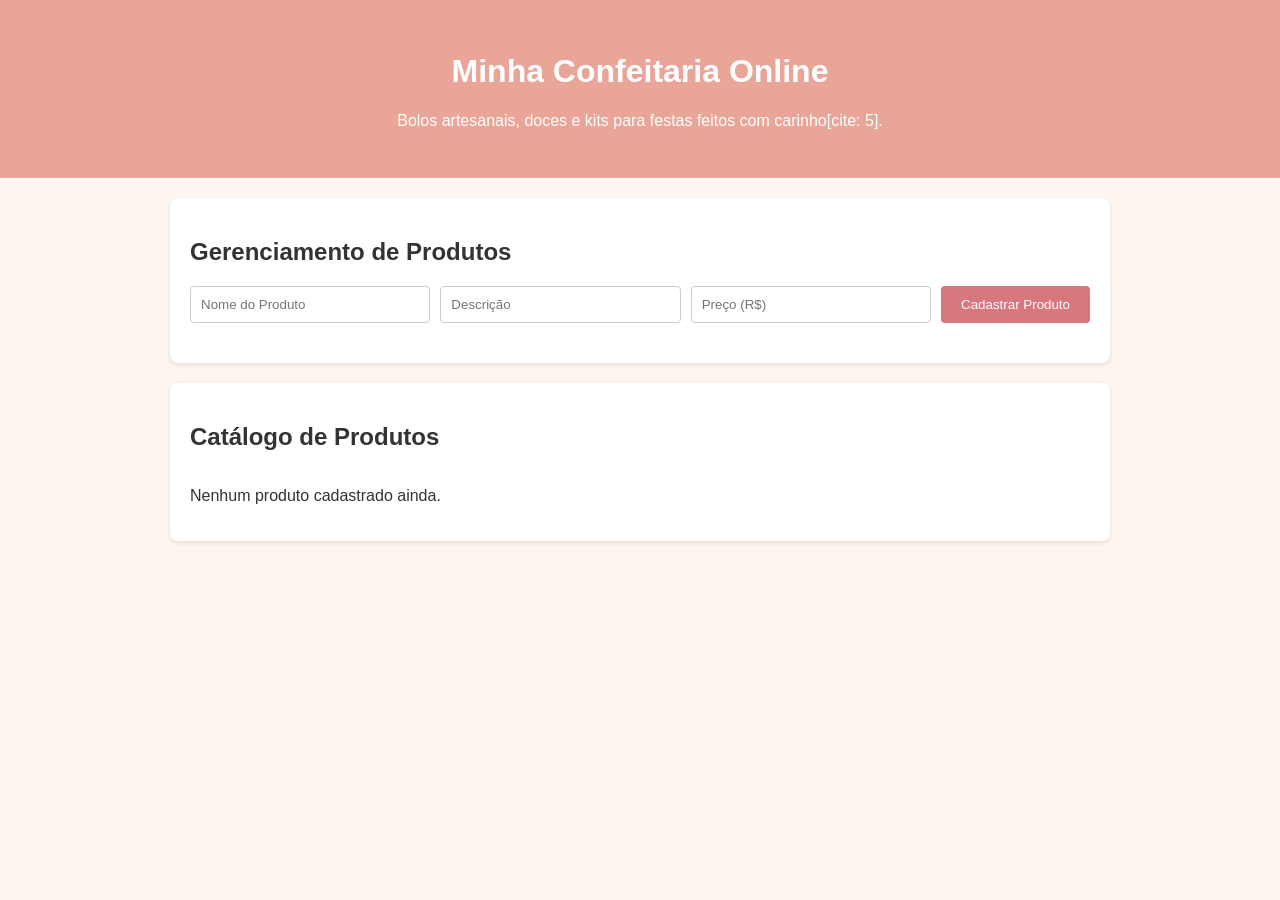
==== site/index.html @ 2a71e8ab "arquivos do site na pasta" ====
<!DOCTYPE html>
<html lang="pt-BR">
<head>
    <meta charset="UTF-8">
    <meta name="viewport" content="width=device-width, initial-scale=1.0">
    <title>Minha Confeitaria Online</title>
    <link rel="stylesheet" href="style.css">
</head>
<body>
    <header>
        <h1>Minha Confeitaria Online</h1>
        <p>Bolos artesanais, doces e kits para festas feitos com carinho[cite: 5].</p>
    </header>

    <!-- Formulário de Cadastro / Edição -->
    <section id="admin-section">
        <h2>Gerenciamento de Produtos</h2>
        <form id="produto-form">
            <input type="hidden" id="produto-id">
            <input type="text" id="nome" placeholder="Nome do Produto" required>
            <input type="text" id="descricao" placeholder="Descrição" required>
            <input type="number" id="preco" placeholder="Preço (R$)" step="0.01" required>
            <button type="submit" id="salvar-btn">Cadastrar Produto</button>
        </form>
    </section>

    <!-- Catálogo de Produtos -->
    <section id="catalogo-section">
        <h2>Catálogo de Produtos</h2>
        <div id="produtos-container" class="grid-produtos"></div>
    </section>

    <script src="script.js"></script>
</body>
</html>
---- site/style.css ----
body {
    font-family: Arial, sans-serif;
    margin: 0;
    padding: 0;
    background-color: #fdf6f0;
    color: #333;
}

header {
    background-color: #e8a598;
    color: white;
    text-align: center;
    padding: 2rem;
}

section {
    max-width: 900px;
    margin: 20px auto;
    padding: 20px;
    background: white;
    border-radius: 8px;
    box-shadow: 0 2px 4px rgba(0,0,0,0.1);
}

form {
    display: flex;
    gap: 10px;
    flex-wrap: wrap;
    margin-bottom: 20px;
}

form input {
    flex: 1;
    min-width: 200px;
    padding: 10px;
    border: 1px solid #ccc;
    border-radius: 4px;
}

form button {
    padding: 10px 20px;
    background-color: #d9777f;
    color: white;
    border: none;
    border-radius: 4px;
    cursor: pointer;
}

form button:hover {
    background-color: #c0636b;
}

.grid-produtos {
    display: grid;
    grid-template-columns: repeat(auto-fit, minmax(250px, 1fr));
    gap: 15px;
}

.card {
    background: #fff8f6;
    border: 1px solid #f2d6d0;
    padding: 15px;
    border-radius: 6px;
    display: flex;
    flex-direction: column;
    justify-content: space-between;
}

.card h3 {
    margin: 0 0 10px 0;
    color: #8c4a50;
}

.card p {
    margin: 5px 0;
}

.acoes {
    margin-top: 15px;
    display: flex;
    gap: 10px;
}

.acoes button {
    flex: 1;
    padding: 8px;
    font-size: 0.9rem;
    cursor: pointer;
    border: none;
    border-radius: 3px;
}

.btn-editar { background-color: #f0ad4e; color: white; }
.btn-excluir { background-color: #d9534f; color: white; }
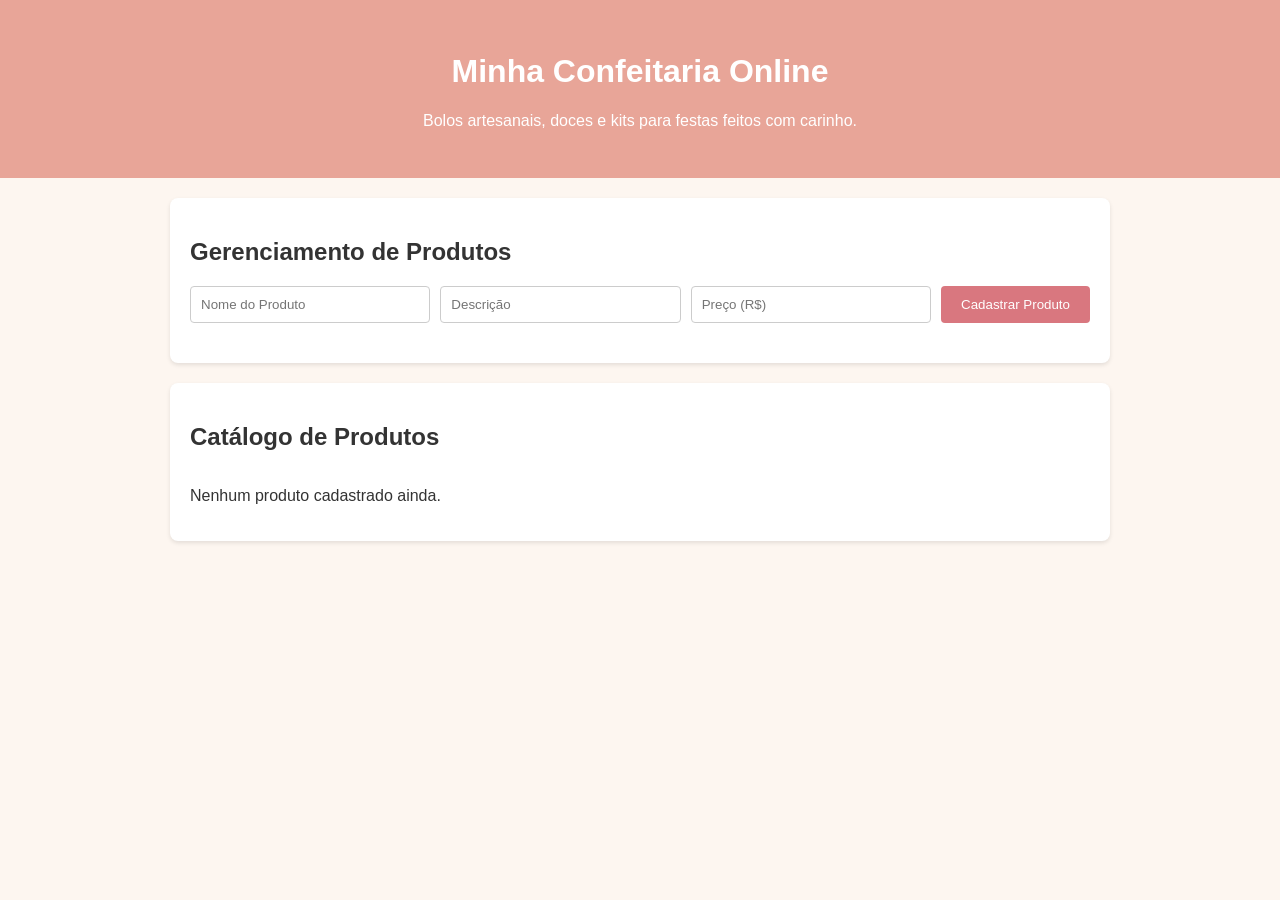
==== commit 13948085: "fix: corrige XSS no catálogo e remove resquício de citação - script.js: nome e descrição passam a se" ====
--- a/site/index.html
+++ b/site/index.html
@@ -9,7 +9,7 @@
 <body>
     <header>
         <h1>Minha Confeitaria Online</h1>
-        <p>Bolos artesanais, doces e kits para festas feitos com carinho[cite: 5].</p>
+        <p>Bolos artesanais, doces e kits para festas feitos com carinho.</p>
     </header>
 
     <!-- Formulário de Cadastro / Edição -->
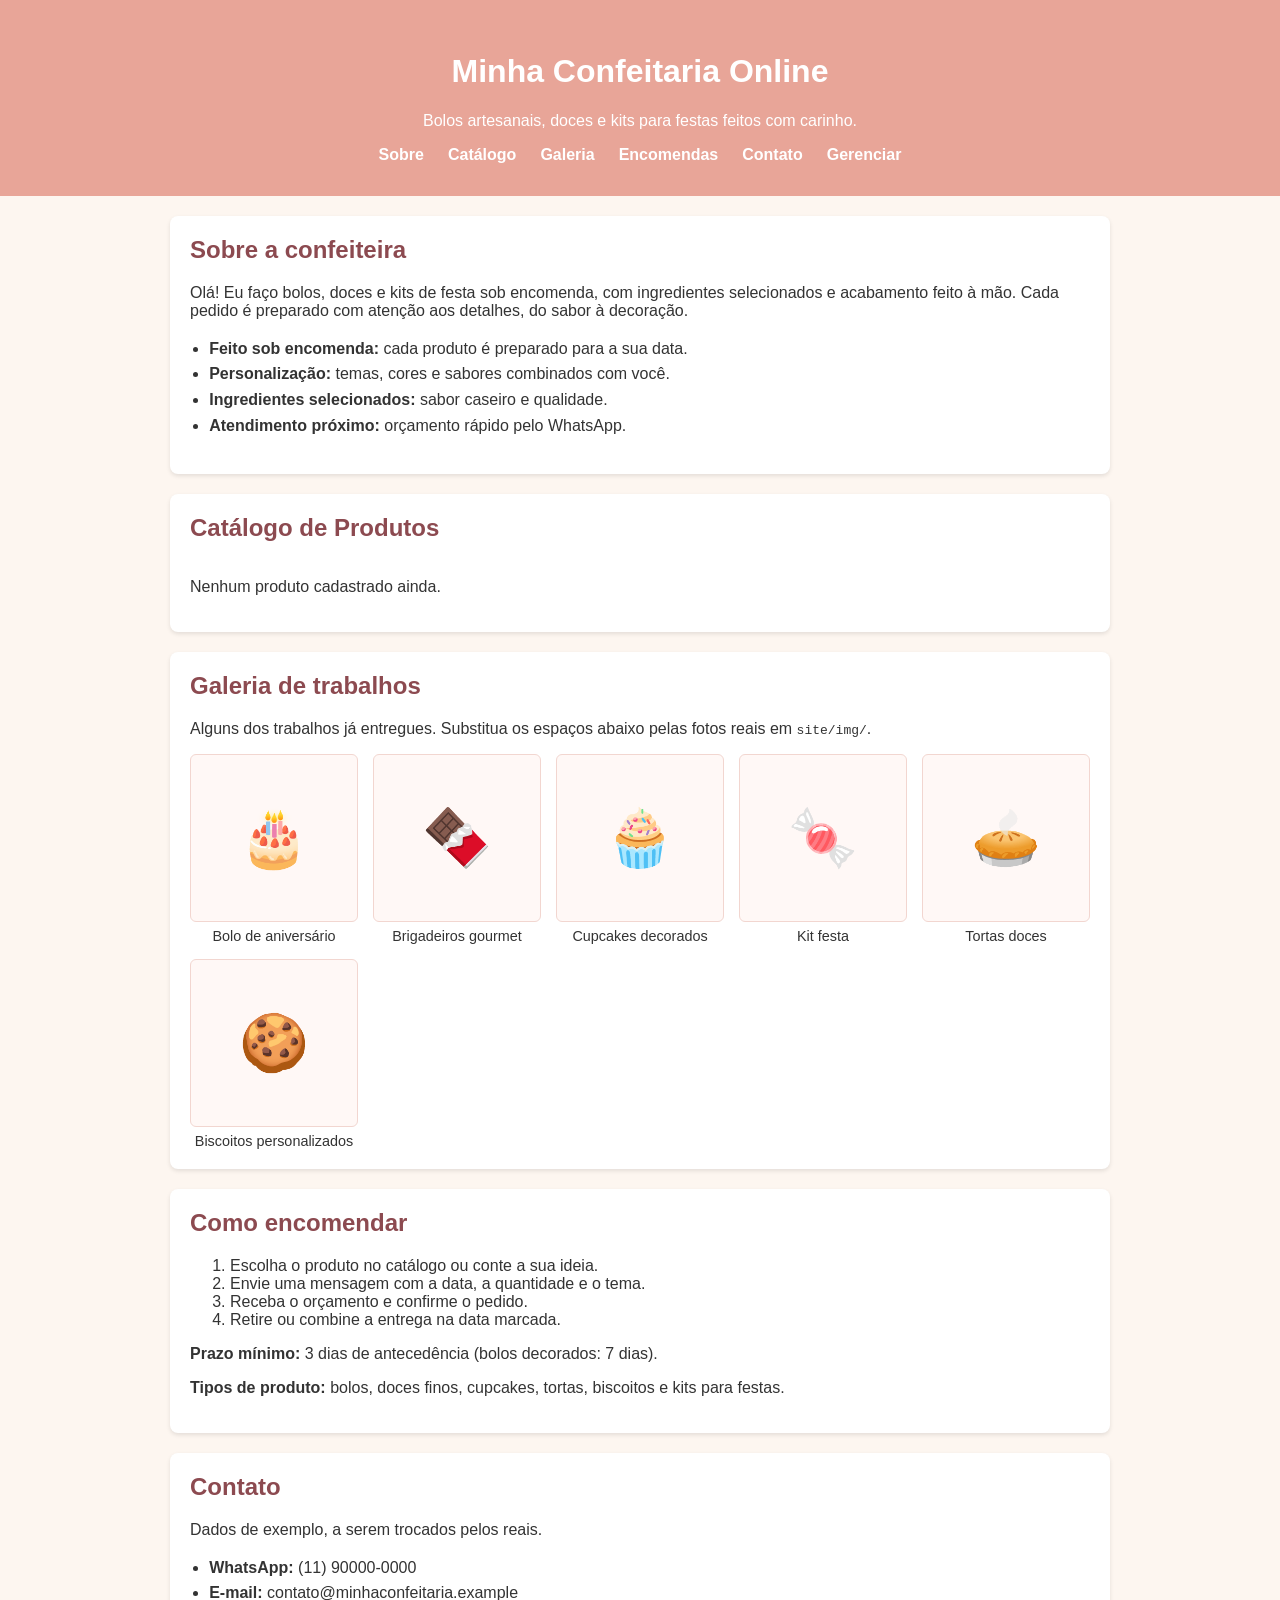
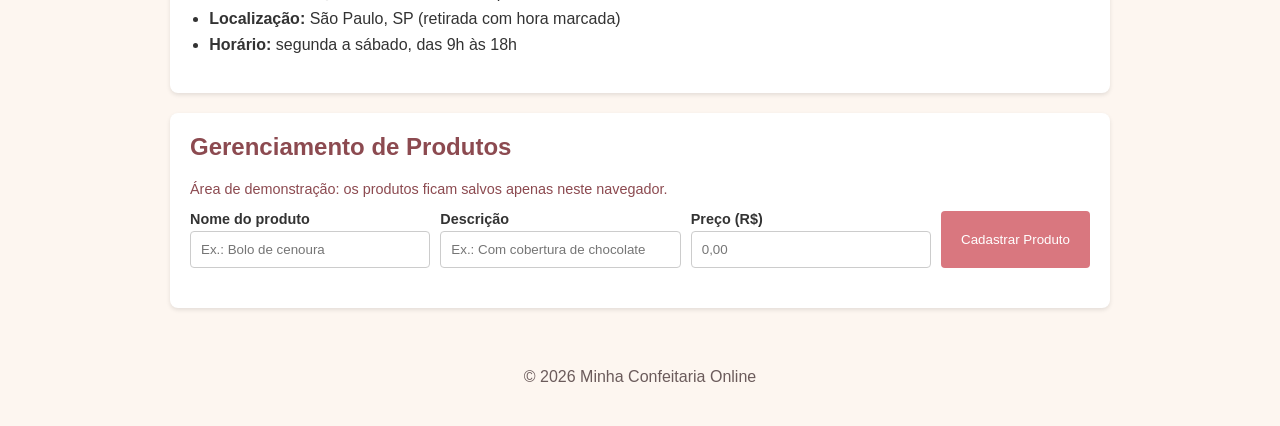
==== commit f3bbf369: "feat: completa a landing page com seções, menu e labels no formulário - index.html: menu de navegaçã" ====
--- a/site/index.html
+++ b/site/index.html
@@ -3,6 +3,7 @@
 <head>
     <meta charset="UTF-8">
     <meta name="viewport" content="width=device-width, initial-scale=1.0">
+    <meta name="description" content="Minha Confeitaria Online: bolos artesanais, doces e kits para festas feitos sob encomenda.">
     <title>Minha Confeitaria Online</title>
     <link rel="stylesheet" href="style.css">
 </head>
@@ -10,26 +11,100 @@
     <header>
         <h1>Minha Confeitaria Online</h1>
         <p>Bolos artesanais, doces e kits para festas feitos com carinho.</p>
+        <nav aria-label="Navegação principal">
+            <ul>
+                <li><a href="#sobre">Sobre</a></li>
+                <li><a href="#catalogo-section">Catálogo</a></li>
+                <li><a href="#galeria">Galeria</a></li>
+                <li><a href="#encomendas">Encomendas</a></li>
+                <li><a href="#contato">Contato</a></li>
+                <li><a href="#admin-section">Gerenciar</a></li>
+            </ul>
+        </nav>
     </header>
 
-    <!-- Formulário de Cadastro / Edição -->
-    <section id="admin-section">
-        <h2>Gerenciamento de Produtos</h2>
-        <form id="produto-form">
-            <input type="hidden" id="produto-id">
-            <input type="text" id="nome" placeholder="Nome do Produto" required>
-            <input type="text" id="descricao" placeholder="Descrição" required>
-            <input type="number" id="preco" placeholder="Preço (R$)" step="0.01" required>
-            <button type="submit" id="salvar-btn">Cadastrar Produto</button>
-        </form>
-    </section>
+    <main>
+        <!-- Apresentação da confeiteira -->
+        <section id="sobre">
+            <h2>Sobre a confeiteira</h2>
+            <p>Olá! Eu faço bolos, doces e kits de festa sob encomenda, com ingredientes selecionados e acabamento feito à mão. Cada pedido é preparado com atenção aos detalhes, do sabor à decoração.</p>
+            <ul class="diferenciais">
+                <li><strong>Feito sob encomenda:</strong> cada produto é preparado para a sua data.</li>
+                <li><strong>Personalização:</strong> temas, cores e sabores combinados com você.</li>
+                <li><strong>Ingredientes selecionados:</strong> sabor caseiro e qualidade.</li>
+                <li><strong>Atendimento próximo:</strong> orçamento rápido pelo WhatsApp.</li>
+            </ul>
+        </section>
 
-    <!-- Catálogo de Produtos -->
-    <section id="catalogo-section">
-        <h2>Catálogo de Produtos</h2>
-        <div id="produtos-container" class="grid-produtos"></div>
-    </section>
+        <!-- Catálogo de Produtos -->
+        <section id="catalogo-section">
+            <h2>Catálogo de Produtos</h2>
+            <div id="produtos-container" class="grid-produtos"></div>
+        </section>
+
+        <!-- Galeria de trabalhos -->
+        <section id="galeria">
+            <h2>Galeria de trabalhos</h2>
+            <p>Alguns dos trabalhos já entregues. Substitua os espaços abaixo pelas fotos reais em <code>site/img/</code>.</p>
+            <div class="grid-galeria">
+                <figure><div class="foto" role="img" aria-label="Bolo de aniversário decorado">🎂</div><figcaption>Bolo de aniversário</figcaption></figure>
+                <figure><div class="foto" role="img" aria-label="Caixa de brigadeiros gourmet">🍫</div><figcaption>Brigadeiros gourmet</figcaption></figure>
+                <figure><div class="foto" role="img" aria-label="Cupcakes decorados">🧁</div><figcaption>Cupcakes decorados</figcaption></figure>
+                <figure><div class="foto" role="img" aria-label="Kit festa com doces variados">🍬</div><figcaption>Kit festa</figcaption></figure>
+                <figure><div class="foto" role="img" aria-label="Torta doce">🥧</div><figcaption>Tortas doces</figcaption></figure>
+                <figure><div class="foto" role="img" aria-label="Biscoitos personalizados">🍪</div><figcaption>Biscoitos personalizados</figcaption></figure>
+            </div>
+        </section>
+
+        <!-- Informações para encomenda -->
+        <section id="encomendas">
+            <h2>Como encomendar</h2>
+            <ol>
+                <li>Escolha o produto no catálogo ou conte a sua ideia.</li>
+                <li>Envie uma mensagem com a data, a quantidade e o tema.</li>
+                <li>Receba o orçamento e confirme o pedido.</li>
+                <li>Retire ou combine a entrega na data marcada.</li>
+            </ol>
+            <p><strong>Prazo mínimo:</strong> 3 dias de antecedência (bolos decorados: 7 dias).</p>
+            <p><strong>Tipos de produto:</strong> bolos, doces finos, cupcakes, tortas, biscoitos e kits para festas.</p>
+        </section>
+
+        <!-- Contato -->
+        <section id="contato">
+            <h2>Contato</h2>
+            <p>Dados de exemplo, a serem trocados pelos reais.</p>
+            <ul class="contato">
+                <li><strong>WhatsApp:</strong> (11) 90000-0000</li>
+                <li><strong>E-mail:</strong> contato@minhaconfeitaria.example</li>
+                <li><strong>Localização:</strong> São Paulo, SP (retirada com hora marcada)</li>
+                <li><strong>Horário:</strong> segunda a sábado, das 9h às 18h</li>
+            </ul>
+        </section>
+
+        <!-- Formulário de Cadastro / Edição -->
+        <section id="admin-section">
+            <h2>Gerenciamento de Produtos</h2>
+            <p class="aviso">Área de demonstração: os produtos ficam salvos apenas neste navegador.</p>
+            <form id="produto-form">
+                <input type="hidden" id="produto-id">
+                <label for="nome">Nome do produto
+                    <input type="text" id="nome" placeholder="Ex.: Bolo de cenoura" required>
+                </label>
+                <label for="descricao">Descrição
+                    <input type="text" id="descricao" placeholder="Ex.: Com cobertura de chocolate" required>
+                </label>
+                <label for="preco">Preço (R$)
+                    <input type="number" id="preco" placeholder="0,00" step="0.01" required>
+                </label>
+                <button type="submit" id="salvar-btn">Cadastrar Produto</button>
+            </form>
+        </section>
+    </main>
+
+    <footer>
+        <p>© 2026 Minha Confeitaria Online</p>
+    </footer>
 
     <script src="script.js"></script>
 </body>
-</html>+</html>
--- a/site/style.css
+++ b/site/style.css
@@ -91,4 +91,100 @@
 }
 
 .btn-editar { background-color: #f0ad4e; color: white; }
-.btn-excluir { background-color: #d9534f; color: white; }+.btn-excluir { background-color: #d9534f; color: white; }
+
+/* Navegação */
+html { scroll-behavior: smooth; }
+
+header nav ul {
+    list-style: none;
+    margin: 1rem 0 0;
+    padding: 0;
+    display: flex;
+    flex-wrap: wrap;
+    justify-content: center;
+    gap: 8px 20px;
+}
+
+header nav a {
+    color: white;
+    font-weight: bold;
+    text-decoration: none;
+    padding: 4px 2px;
+    border-bottom: 2px solid transparent;
+}
+
+header nav a:hover { border-bottom-color: white; }
+
+a:focus-visible,
+button:focus-visible,
+input:focus-visible {
+    outline: 3px solid #8c4a50;
+    outline-offset: 2px;
+}
+
+section { scroll-margin-top: 10px; }
+section h2 { color: #8c4a50; margin-top: 0; }
+
+/* Apresentação */
+.diferenciais,
+.contato { padding-left: 1.2rem; line-height: 1.6; }
+
+/* Galeria */
+.grid-galeria {
+    display: grid;
+    grid-template-columns: repeat(auto-fit, minmax(160px, 1fr));
+    gap: 15px;
+}
+
+.grid-galeria figure { margin: 0; }
+
+.grid-galeria .foto {
+    aspect-ratio: 1 / 1;
+    display: flex;
+    align-items: center;
+    justify-content: center;
+    font-size: 3.5rem;
+    background: #fff8f6;
+    border: 1px solid #f2d6d0;
+    border-radius: 6px;
+}
+
+.grid-galeria img {
+    width: 100%;
+    aspect-ratio: 1 / 1;
+    object-fit: cover;
+    border-radius: 6px;
+}
+
+.grid-galeria figcaption {
+    text-align: center;
+    margin-top: 6px;
+    font-size: 0.9rem;
+}
+
+/* Formulário com labels */
+form label {
+    flex: 1;
+    min-width: 200px;
+    display: flex;
+    flex-direction: column;
+    gap: 4px;
+    font-size: 0.9rem;
+    font-weight: bold;
+}
+
+form label input { font-weight: normal; }
+
+.aviso { color: #8c4a50; font-size: 0.9rem; }
+
+footer {
+    text-align: center;
+    padding: 1.5rem;
+    color: #6b5b5b;
+}
+
+@media (max-width: 480px) {
+    header { padding: 1.5rem 1rem; }
+    section { margin: 12px; padding: 16px; }
+}
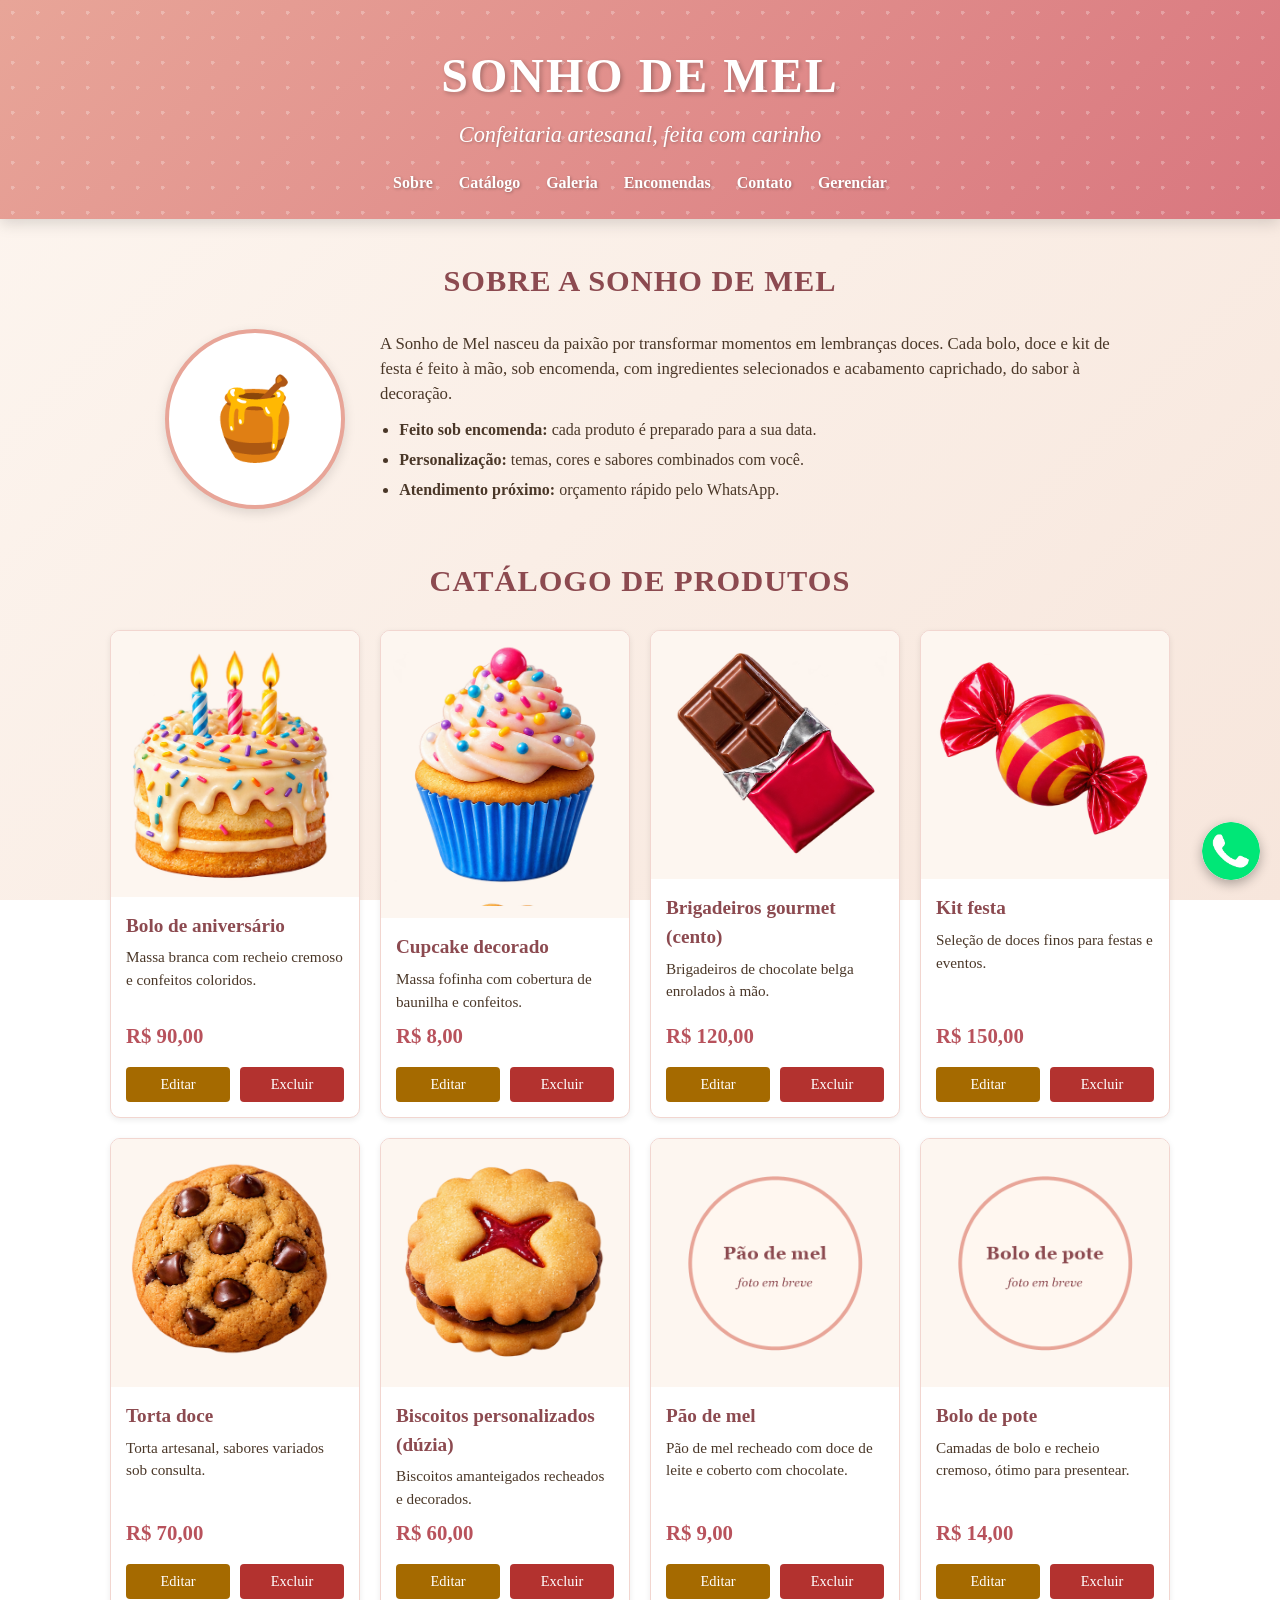
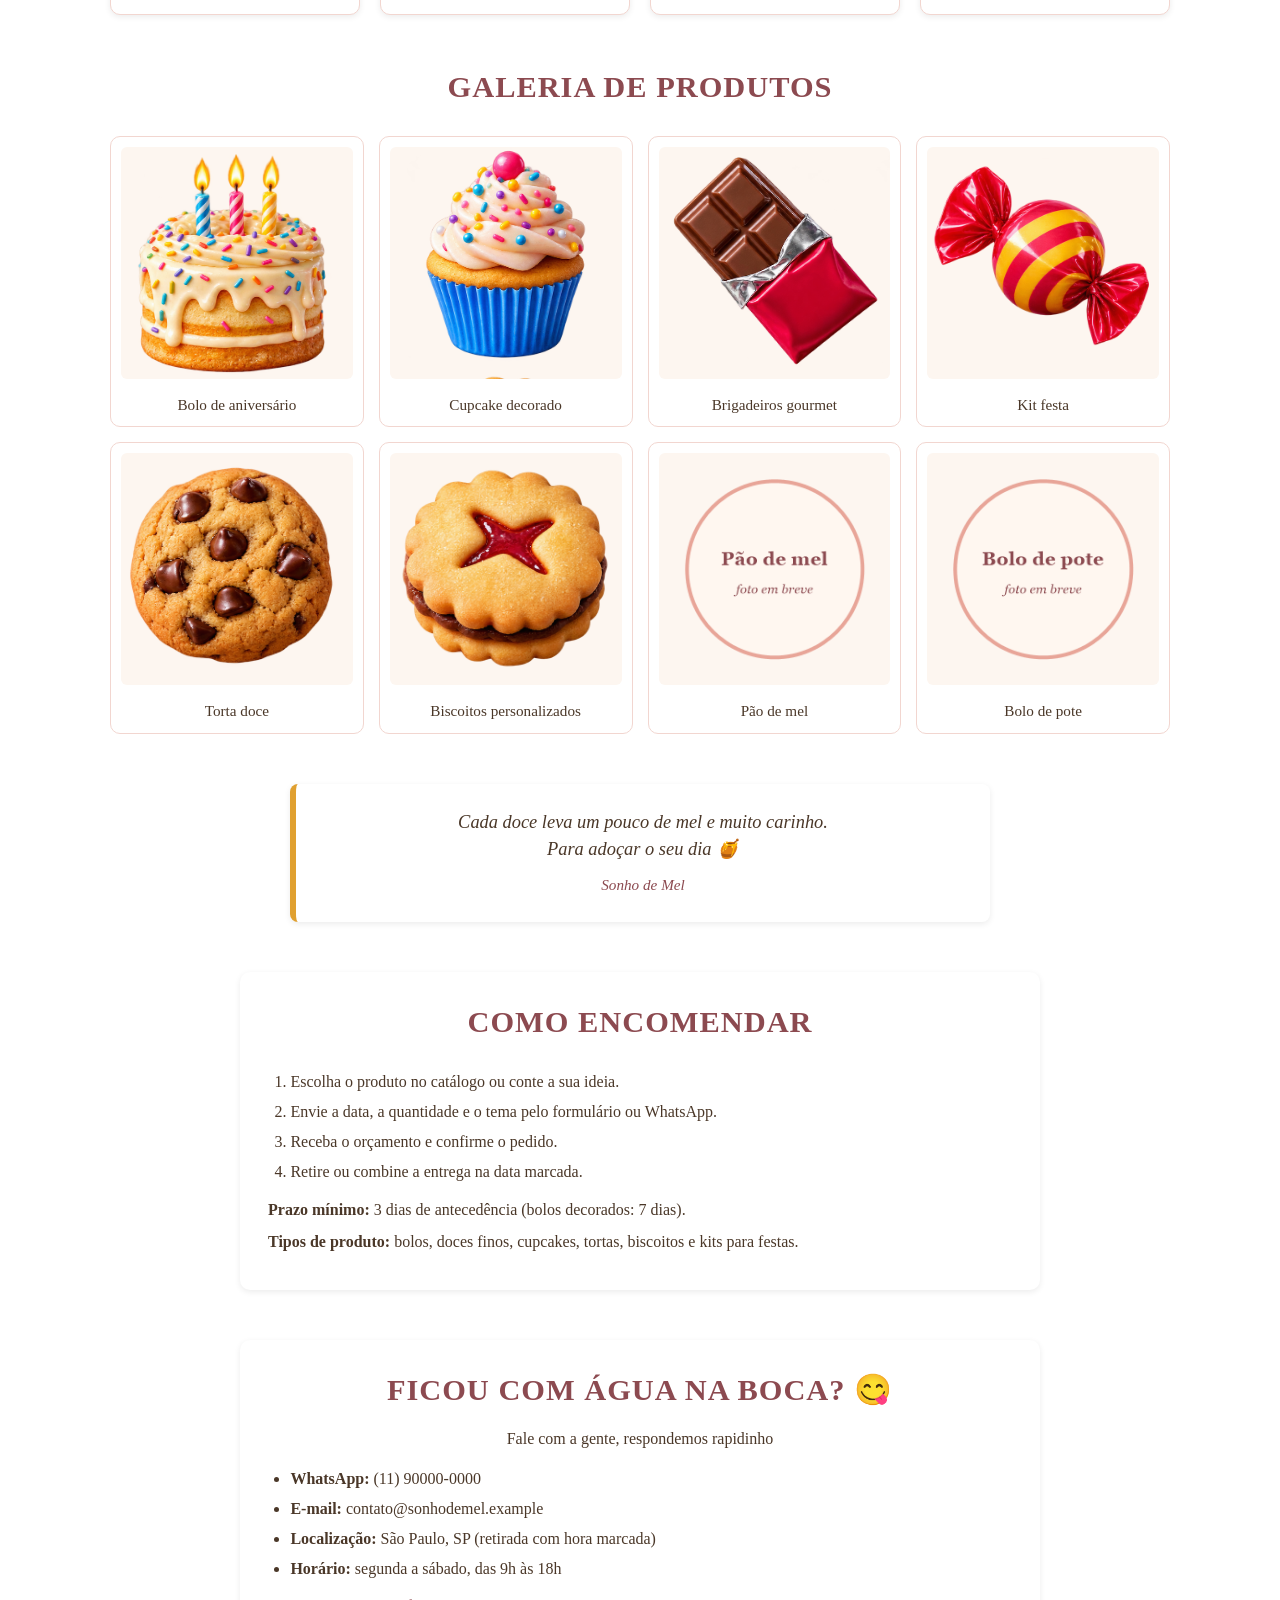
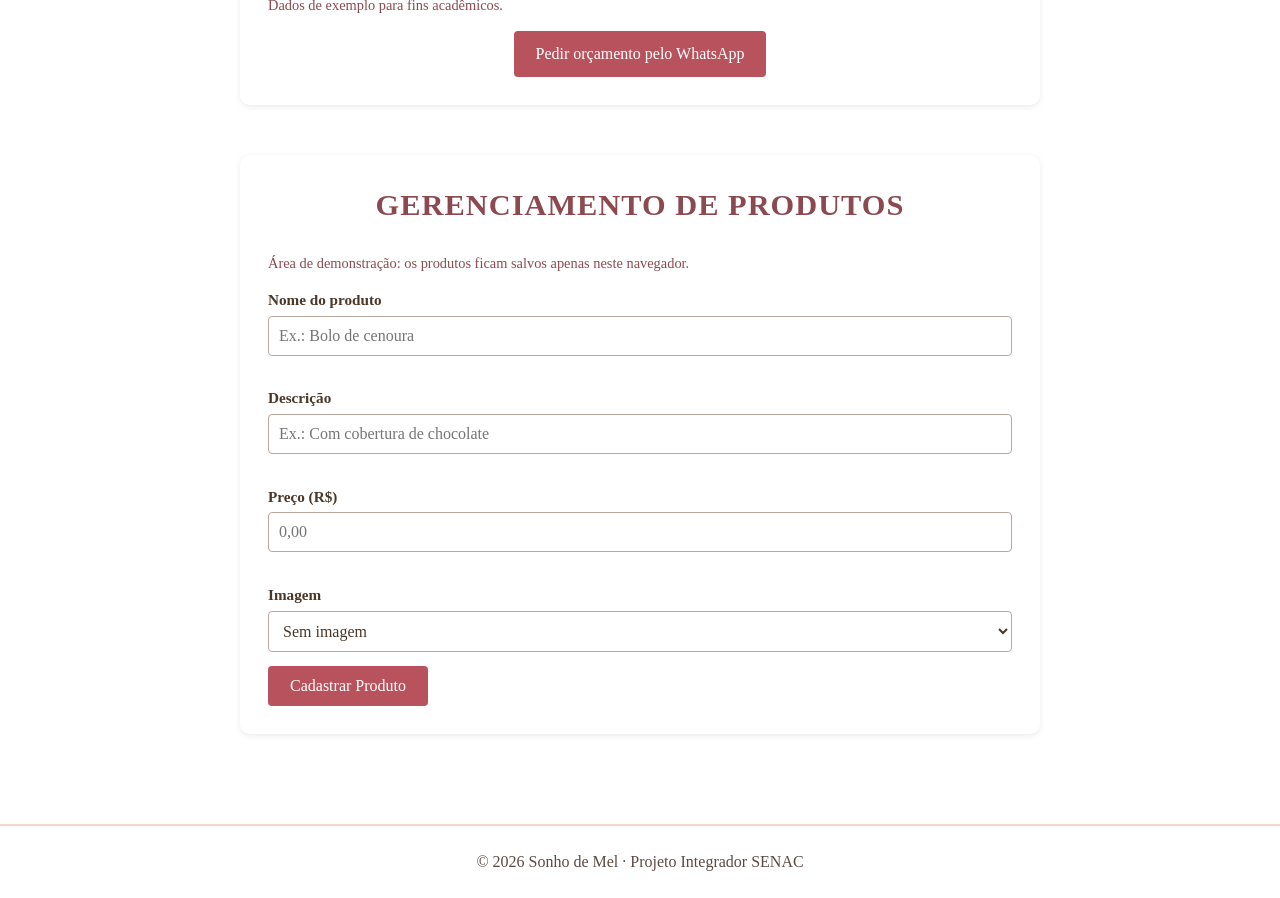
==== commit 09d9d700: "feat: redesenha a landing page Sonho de Mel e reforça o catálogo - index.html/style.css: novo layout" ====
--- a/site/index.html
+++ b/site/index.html
@@ -3,14 +3,14 @@
 <head>
     <meta charset="UTF-8">
     <meta name="viewport" content="width=device-width, initial-scale=1.0">
-    <meta name="description" content="Minha Confeitaria Online: bolos artesanais, doces e kits para festas feitos sob encomenda.">
-    <title>Minha Confeitaria Online</title>
+    <meta name="description" content="Sonho de Mel: bolos artesanais, doces e kits para festas feitos sob encomenda.">
+    <title>Sonho de Mel - Confeitaria Artesanal</title>
     <link rel="stylesheet" href="style.css">
 </head>
 <body>
     <header>
-        <h1>Minha Confeitaria Online</h1>
-        <p>Bolos artesanais, doces e kits para festas feitos com carinho.</p>
+        <h1>Sonho de Mel</h1>
+        <p class="subtitle">Confeitaria artesanal, feita com carinho</p>
         <nav aria-label="Navegação principal">
             <ul>
                 <li><a href="#sobre">Sobre</a></li>
@@ -23,45 +23,55 @@
         </nav>
     </header>
 
-    <main>
-        <!-- Apresentação da confeiteira -->
-        <section id="sobre">
-            <h2>Sobre a confeiteira</h2>
-            <p>Olá! Eu faço bolos, doces e kits de festa sob encomenda, com ingredientes selecionados e acabamento feito à mão. Cada pedido é preparado com atenção aos detalhes, do sabor à decoração.</p>
-            <ul class="diferenciais">
-                <li><strong>Feito sob encomenda:</strong> cada produto é preparado para a sua data.</li>
-                <li><strong>Personalização:</strong> temas, cores e sabores combinados com você.</li>
-                <li><strong>Ingredientes selecionados:</strong> sabor caseiro e qualidade.</li>
-                <li><strong>Atendimento próximo:</strong> orçamento rápido pelo WhatsApp.</li>
-            </ul>
+    <main class="container">
+        <!-- Apresentação -->
+        <section id="sobre" class="sobre">
+            <h2 class="section-title">Sobre a Sonho de Mel</h2>
+            <div class="sobre-content">
+                <div class="sobre-selo" role="img" aria-label="Selo da confeitaria Sonho de Mel">🍯</div>
+                <div class="sobre-texto">
+                    <p>A Sonho de Mel nasceu da paixão por transformar momentos em lembranças doces. Cada bolo, doce e kit de festa é feito à mão, sob encomenda, com ingredientes selecionados e acabamento caprichado, do sabor à decoração.</p>
+                    <ul class="sobre-detalhes">
+                        <li><strong>Feito sob encomenda:</strong> cada produto é preparado para a sua data.</li>
+                        <li><strong>Personalização:</strong> temas, cores e sabores combinados com você.</li>
+                        <li><strong>Atendimento próximo:</strong> orçamento rápido pelo WhatsApp.</li>
+                    </ul>
+                </div>
+            </div>
         </section>
 
-        <!-- Catálogo de Produtos -->
-        <section id="catalogo-section">
-            <h2>Catálogo de Produtos</h2>
+        <!-- Catálogo (vem do gerenciamento) -->
+        <section id="catalogo-section" class="produtos">
+            <h2 class="section-title">Catálogo de Produtos</h2>
             <div id="produtos-container" class="grid-produtos"></div>
         </section>
 
-        <!-- Galeria de trabalhos -->
-        <section id="galeria">
-            <h2>Galeria de trabalhos</h2>
-            <p>Alguns dos trabalhos já entregues. Substitua os espaços abaixo pelas fotos reais em <code>site/img/</code>.</p>
+        <!-- Galeria -->
+        <section id="galeria" class="galeria">
+            <h2 class="section-title">Galeria de Produtos</h2>
             <div class="grid-galeria">
-                <figure><div class="foto" role="img" aria-label="Bolo de aniversário decorado">🎂</div><figcaption>Bolo de aniversário</figcaption></figure>
-                <figure><div class="foto" role="img" aria-label="Caixa de brigadeiros gourmet">🍫</div><figcaption>Brigadeiros gourmet</figcaption></figure>
-                <figure><div class="foto" role="img" aria-label="Cupcakes decorados">🧁</div><figcaption>Cupcakes decorados</figcaption></figure>
-                <figure><div class="foto" role="img" aria-label="Kit festa com doces variados">🍬</div><figcaption>Kit festa</figcaption></figure>
-                <figure><div class="foto" role="img" aria-label="Torta doce">🥧</div><figcaption>Tortas doces</figcaption></figure>
-                <figure><div class="foto" role="img" aria-label="Biscoitos personalizados">🍪</div><figcaption>Biscoitos personalizados</figcaption></figure>
+                <figure><img src="img/bolo.png" alt="Bolo de aniversário com velas e confeitos" loading="lazy"><figcaption>Bolo de aniversário</figcaption></figure>
+                <figure><img src="img/cupcake.png" alt="Cupcake decorado com confeitos" loading="lazy"><figcaption>Cupcake decorado</figcaption></figure>
+                <figure><img src="img/brigadeiro.png" alt="Brigadeiros gourmet" loading="lazy"><figcaption>Brigadeiros gourmet</figcaption></figure>
+                <figure><img src="img/kit-festa.png" alt="Doces para kit festa" loading="lazy"><figcaption>Kit festa</figcaption></figure>
+                <figure><img src="img/torta.png" alt="Torta doce" loading="lazy"><figcaption>Torta doce</figcaption></figure>
+                <figure><img src="img/biscoito.png" alt="Biscoitos personalizados" loading="lazy"><figcaption>Biscoitos personalizados</figcaption></figure>
+                <figure><img src="img/pao-de-mel.png" alt="Pão de mel" loading="lazy"><figcaption>Pão de mel</figcaption></figure>
+                <figure><img src="img/bolo-de-pote.png" alt="Bolo de pote" loading="lazy"><figcaption>Bolo de pote</figcaption></figure>
             </div>
         </section>
 
-        <!-- Informações para encomenda -->
-        <section id="encomendas">
-            <h2>Como encomendar</h2>
-            <ol>
+        <blockquote class="depoimento">
+            <p>Cada doce leva um pouco de mel e muito carinho. <br>Para adoçar o seu dia 🍯</p>
+            <cite>Sonho de Mel</cite>
+        </blockquote>
+
+        <!-- Encomendas -->
+        <section id="encomendas" class="info">
+            <h2 class="section-title">Como Encomendar</h2>
+            <ol class="passos">
                 <li>Escolha o produto no catálogo ou conte a sua ideia.</li>
-                <li>Envie uma mensagem com a data, a quantidade e o tema.</li>
+                <li>Envie a data, a quantidade e o tema pelo formulário ou WhatsApp.</li>
                 <li>Receba o orçamento e confirme o pedido.</li>
                 <li>Retire ou combine a entrega na data marcada.</li>
             </ol>
@@ -70,40 +80,59 @@
         </section>
 
         <!-- Contato -->
-        <section id="contato">
-            <h2>Contato</h2>
-            <p>Dados de exemplo, a serem trocados pelos reais.</p>
-            <ul class="contato">
+        <section id="contato" class="contato-form">
+            <h2 class="section-title">Ficou com água na boca? 😋</h2>
+            <p class="contato-form-sub">Fale com a gente, respondemos rapidinho</p>
+            <ul class="contato-dados">
                 <li><strong>WhatsApp:</strong> (11) 90000-0000</li>
-                <li><strong>E-mail:</strong> contato@minhaconfeitaria.example</li>
+                <li><strong>E-mail:</strong> contato@sonhodemel.example</li>
                 <li><strong>Localização:</strong> São Paulo, SP (retirada com hora marcada)</li>
                 <li><strong>Horário:</strong> segunda a sábado, das 9h às 18h</li>
             </ul>
+            <p class="aviso">Dados de exemplo para fins acadêmicos.</p>
+            <p class="contato-acao">
+                <a class="btn-principal btn-link" href="https://wa.me/5511900000000?text=Ol%C3%A1!%20Gostaria%20de%20pedir%20um%20or%C3%A7amento%20na%20Sonho%20de%20Mel." target="_blank" rel="noopener">Pedir orçamento pelo WhatsApp</a>
+            </p>
         </section>
 
-        <!-- Formulário de Cadastro / Edição -->
-        <section id="admin-section">
-            <h2>Gerenciamento de Produtos</h2>
+        <!-- Gerenciamento do catálogo -->
+        <section id="admin-section" class="admin">
+            <h2 class="section-title">Gerenciamento de Produtos</h2>
             <p class="aviso">Área de demonstração: os produtos ficam salvos apenas neste navegador.</p>
-            <form id="produto-form">
+            <form id="produto-form" novalidate>
                 <input type="hidden" id="produto-id">
                 <label for="nome">Nome do produto
-                    <input type="text" id="nome" placeholder="Ex.: Bolo de cenoura" required>
+                    <input type="text" id="nome" placeholder="Ex.: Bolo de cenoura" maxlength="60" aria-describedby="erro-nome">
+                    <span class="erro" id="erro-nome" role="alert"></span>
                 </label>
                 <label for="descricao">Descrição
-                    <input type="text" id="descricao" placeholder="Ex.: Com cobertura de chocolate" required>
+                    <input type="text" id="descricao" placeholder="Ex.: Com cobertura de chocolate" maxlength="140" aria-describedby="erro-descricao">
+                    <span class="erro" id="erro-descricao" role="alert"></span>
                 </label>
                 <label for="preco">Preço (R$)
-                    <input type="number" id="preco" placeholder="0,00" step="0.01" required>
+                    <input type="number" id="preco" placeholder="0,00" step="0.01" min="0" aria-describedby="erro-preco">
+                    <span class="erro" id="erro-preco" role="alert"></span>
                 </label>
-                <button type="submit" id="salvar-btn">Cadastrar Produto</button>
+                <label for="imagem">Imagem
+                    <select id="imagem"></select>
+                </label>
+                <div class="form-acoes">
+                    <button type="submit" id="salvar-btn" class="btn-principal">Cadastrar Produto</button>
+                    <button type="button" id="cancelar-btn" class="btn-secundario" hidden>Cancelar edição</button>
+                </div>
             </form>
         </section>
     </main>
 
     <footer>
-        <p>© 2026 Minha Confeitaria Online</p>
+        <p>© 2026 Sonho de Mel · Projeto Integrador SENAC</p>
     </footer>
+
+    <a href="https://wa.me/5511900000000?text=Ol%C3%A1!%20Gostaria%20de%20fazer%20um%20pedido%20na%20Sonho%20de%20Mel." class="whatsapp-float" target="_blank" rel="noopener" aria-label="Fale conosco pelo WhatsApp">
+        <img src="img/whatsapp.jpg" alt="">
+    </a>
+
+    <div id="toast" class="toast" role="status" aria-live="polite" hidden></div>
 
     <script src="script.js"></script>
 </body>
--- a/site/style.css
+++ b/site/style.css
@@ -1,190 +1,381 @@
+:root {
+    --rosa: #e8a598;
+    --rosa-escuro: #b8525c;
+    --rosa-hover: #9d424b;
+    --creme: #fdf6f0;
+    --creme-2: #f7e6dc;
+    --marrom: #4a3728;
+    --titulo: #8c4a50;
+    --mel: #e0a030;
+    --borda: #f2d6d0;
+}
+
+* { margin: 0; padding: 0; box-sizing: border-box; }
+
+html { scroll-behavior: smooth; }
+
 body {
-    font-family: Arial, sans-serif;
-    margin: 0;
-    padding: 0;
-    background-color: #fdf6f0;
-    color: #333;
-}
-
+    font-family: Georgia, serif;
+    background: linear-gradient(135deg, var(--creme) 0%, var(--creme-2) 100%);
+    background-attachment: fixed;
+    color: var(--marrom);
+    line-height: 1.5;
+}
+
+/* Cabeçalho */
 header {
-    background-color: #e8a598;
-    color: white;
-    text-align: center;
-    padding: 2rem;
-}
-
-section {
-    max-width: 900px;
-    margin: 20px auto;
-    padding: 20px;
-    background: white;
-    border-radius: 8px;
-    box-shadow: 0 2px 4px rgba(0,0,0,0.1);
-}
-
-form {
-    display: flex;
-    gap: 10px;
-    flex-wrap: wrap;
-    margin-bottom: 20px;
-}
-
-form input {
-    flex: 1;
-    min-width: 200px;
-    padding: 10px;
-    border: 1px solid #ccc;
-    border-radius: 4px;
-}
-
-form button {
-    padding: 10px 20px;
-    background-color: #d9777f;
-    color: white;
-    border: none;
-    border-radius: 4px;
-    cursor: pointer;
-}
-
-form button:hover {
-    background-color: #c0636b;
-}
-
-.grid-produtos {
-    display: grid;
-    grid-template-columns: repeat(auto-fit, minmax(250px, 1fr));
-    gap: 15px;
-}
-
-.card {
-    background: #fff8f6;
-    border: 1px solid #f2d6d0;
-    padding: 15px;
-    border-radius: 6px;
-    display: flex;
-    flex-direction: column;
-    justify-content: space-between;
-}
-
-.card h3 {
-    margin: 0 0 10px 0;
-    color: #8c4a50;
-}
-
-.card p {
-    margin: 5px 0;
-}
-
-.acoes {
-    margin-top: 15px;
-    display: flex;
-    gap: 10px;
-}
-
-.acoes button {
-    flex: 1;
-    padding: 8px;
-    font-size: 0.9rem;
-    cursor: pointer;
-    border: none;
-    border-radius: 3px;
-}
-
-.btn-editar { background-color: #f0ad4e; color: white; }
-.btn-excluir { background-color: #d9534f; color: white; }
-
-/* Navegação */
-html { scroll-behavior: smooth; }
+    background: linear-gradient(135deg, #e8a598 0%, #d9777f 100%);
+    padding: 40px 20px 24px;
+    text-align: center;
+    box-shadow: 0 4px 15px rgba(0, 0, 0, 0.15);
+    position: relative;
+    overflow: hidden;
+}
+
+header::before {
+    content: "";
+    position: absolute;
+    inset: 0;
+    background-image: radial-gradient(circle, rgba(255, 255, 255, 0.25) 2px, transparent 2px);
+    background-size: 25px 25px;
+    pointer-events: none;
+}
+
+header > * { position: relative; }
+
+h1 {
+    font-size: 3em;
+    color: #fff;
+    text-shadow: 2px 2px 4px rgba(0, 0, 0, 0.25);
+    text-transform: uppercase;
+    letter-spacing: 2px;
+}
+
+.subtitle {
+    font-size: 1.4em;
+    color: #fff;
+    font-style: italic;
+    margin-top: 6px;
+    text-shadow: 1px 1px 3px rgba(0, 0, 0, 0.25);
+}
 
 header nav ul {
     list-style: none;
-    margin: 1rem 0 0;
-    padding: 0;
+    margin-top: 1.2rem;
     display: flex;
     flex-wrap: wrap;
     justify-content: center;
-    gap: 8px 20px;
+    gap: 8px 22px;
 }
 
 header nav a {
-    color: white;
+    color: #fff;
     font-weight: bold;
     text-decoration: none;
     padding: 4px 2px;
     border-bottom: 2px solid transparent;
-}
-
-header nav a:hover { border-bottom-color: white; }
+    text-shadow: 1px 1px 3px rgba(0, 0, 0, 0.3);
+}
+
+header nav a:hover { border-bottom-color: #fff; }
 
 a:focus-visible,
 button:focus-visible,
-input:focus-visible {
-    outline: 3px solid #8c4a50;
+input:focus-visible,
+select:focus-visible,
+textarea:focus-visible {
+    outline: 3px solid var(--titulo);
     outline-offset: 2px;
 }
 
-section { scroll-margin-top: 10px; }
-section h2 { color: #8c4a50; margin-top: 0; }
-
-/* Apresentação */
-.diferenciais,
-.contato { padding-left: 1.2rem; line-height: 1.6; }
+/* Estrutura */
+.container {
+    max-width: 1100px;
+    margin: 0 auto;
+    padding: 40px 20px;
+}
+
+.container > section,
+.container > blockquote { margin-bottom: 50px; scroll-margin-top: 10px; }
+
+.section-title {
+    text-align: center;
+    font-size: 1.9em;
+    color: var(--titulo);
+    text-transform: uppercase;
+    letter-spacing: 1px;
+    margin-bottom: 25px;
+}
+
+/* Sobre */
+.sobre { max-width: 950px; margin-left: auto; margin-right: auto; }
+
+.sobre-content {
+    display: flex;
+    align-items: center;
+    gap: 35px;
+    flex-wrap: wrap;
+    justify-content: center;
+}
+
+.sobre-selo {
+    width: 180px;
+    height: 180px;
+    flex-shrink: 0;
+    display: flex;
+    align-items: center;
+    justify-content: center;
+    font-size: 5rem;
+    background: #fff;
+    border: 4px solid var(--rosa);
+    border-radius: 50%;
+    box-shadow: 0 4px 12px rgba(0, 0, 0, 0.12);
+}
+
+.sobre-texto { flex: 1; min-width: 260px; }
+.sobre-texto p { margin-bottom: 12px; font-size: 1.05rem; }
+.sobre-detalhes { padding-left: 1.2rem; }
+.sobre-detalhes li { margin-bottom: 6px; }
+
+/* Catálogo */
+.grid-produtos {
+    display: grid;
+    grid-template-columns: repeat(4, 1fr);
+    gap: 20px;
+}
+
+.card {
+    background: #fff;
+    border: 1px solid var(--borda);
+    border-radius: 10px;
+    overflow: hidden;
+    display: flex;
+    flex-direction: column;
+    box-shadow: 0 2px 6px rgba(0, 0, 0, 0.08);
+    transition: transform 0.2s, box-shadow 0.2s;
+}
+
+.card:hover { transform: translateY(-4px); box-shadow: 0 8px 18px rgba(0, 0, 0, 0.12); }
+
+.card-imagem {
+    aspect-ratio: 1 / 1;
+    background: var(--creme);
+    display: flex;
+    align-items: center;
+    justify-content: center;
+    font-size: 4rem;
+}
+
+.card-imagem img {
+    width: 100%;
+    height: 100%;
+    object-fit: contain;
+    padding: 12px;
+}
+
+.card-corpo {
+    padding: 15px;
+    display: flex;
+    flex-direction: column;
+    flex: 1;
+    gap: 6px;
+}
+
+.card h3 { color: var(--titulo); font-size: 1.2rem; }
+.card .descricao { flex: 1; font-size: 0.95rem; }
+.card .preco { font-size: 1.3rem; font-weight: bold; color: var(--rosa-escuro); }
+
+.acoes { margin-top: 10px; display: flex; gap: 10px; }
+
+.acoes button {
+    flex: 1;
+    padding: 9px;
+    font-size: 0.9rem;
+    font-family: inherit;
+    cursor: pointer;
+    border: none;
+    border-radius: 4px;
+    color: #fff;
+}
+
+.btn-editar { background-color: #a56a00; }
+.btn-excluir { background-color: #b3322f; }
+.acoes button:hover { filter: brightness(0.9); }
+
+.vazio { text-align: center; grid-column: 1 / -1; }
 
 /* Galeria */
 .grid-galeria {
     display: grid;
-    grid-template-columns: repeat(auto-fit, minmax(160px, 1fr));
+    grid-template-columns: repeat(4, 1fr);
     gap: 15px;
 }
 
-.grid-galeria figure { margin: 0; }
-
-.grid-galeria .foto {
-    aspect-ratio: 1 / 1;
-    display: flex;
-    align-items: center;
-    justify-content: center;
-    font-size: 3.5rem;
-    background: #fff8f6;
-    border: 1px solid #f2d6d0;
-    border-radius: 6px;
+.grid-galeria figure {
+    background: #fff;
+    border: 1px solid var(--borda);
+    border-radius: 10px;
+    padding: 10px;
+    text-align: center;
 }
 
 .grid-galeria img {
     width: 100%;
     aspect-ratio: 1 / 1;
-    object-fit: cover;
+    object-fit: contain;
+    background: var(--creme);
     border-radius: 6px;
 }
 
-.grid-galeria figcaption {
-    text-align: center;
-    margin-top: 6px;
-    font-size: 0.9rem;
-}
-
-/* Formulário com labels */
+.grid-galeria figcaption { margin-top: 8px; font-size: 0.95rem; }
+
+/* Depoimento */
+.depoimento {
+    max-width: 700px;
+    margin-left: auto;
+    margin-right: auto;
+    text-align: center;
+    background: #fff;
+    border-left: 6px solid var(--mel);
+    border-radius: 8px;
+    padding: 25px;
+    font-style: italic;
+    font-size: 1.15rem;
+    box-shadow: 0 2px 6px rgba(0, 0, 0, 0.08);
+}
+
+.depoimento cite { display: block; margin-top: 10px; font-size: 0.95rem; color: var(--titulo); }
+
+/* Encomendas e contato */
+.info,
+.contato-form,
+.admin {
+    max-width: 800px;
+    margin-left: auto;
+    margin-right: auto;
+    background: #fff;
+    border-radius: 10px;
+    padding: 28px;
+    box-shadow: 0 2px 6px rgba(0, 0, 0, 0.08);
+}
+
+.passos,
+.contato-dados { padding-left: 1.4rem; margin-bottom: 14px; }
+.passos li,
+.contato-dados li { margin-bottom: 6px; }
+.info p { margin-bottom: 8px; }
+
+.contato-form-sub { text-align: center; margin: -12px 0 16px; }
+.aviso { color: var(--titulo); font-size: 0.9rem; margin-bottom: 14px; }
+
+/* Formulários */
+form { display: flex; flex-direction: column; gap: 14px; }
+
 form label {
-    flex: 1;
-    min-width: 200px;
     display: flex;
     flex-direction: column;
     gap: 4px;
-    font-size: 0.9rem;
     font-weight: bold;
-}
-
-form label input { font-weight: normal; }
-
-.aviso { color: #8c4a50; font-size: 0.9rem; }
-
+    font-size: 0.95rem;
+}
+
+form input,
+form select,
+form textarea {
+    padding: 10px;
+    border: 1px solid #b9a79d;
+    border-radius: 4px;
+    font-family: inherit;
+    font-size: 1rem;
+    font-weight: normal;
+    background: #fff;
+    color: var(--marrom);
+}
+
+form input[aria-invalid="true"] { border-color: #b3322f; }
+.erro { color: #b3322f; font-size: 0.85rem; font-weight: normal; min-height: 1em; }
+
+.form-acoes { display: flex; gap: 10px; flex-wrap: wrap; }
+
+.btn-principal,
+.btn-secundario {
+    padding: 11px 22px;
+    border: none;
+    border-radius: 4px;
+    font-family: inherit;
+    font-size: 1rem;
+    cursor: pointer;
+}
+
+.btn-principal { background: var(--rosa-escuro); color: #fff; }
+.btn-principal:hover { background: var(--rosa-hover); }
+.btn-secundario { background: #e8ddd8; color: var(--marrom); }
+.btn-secundario:hover { background: #d8c9c2; }
+
+/* Rodapé */
 footer {
     text-align: center;
     padding: 1.5rem;
-    color: #6b5b5b;
-}
-
-@media (max-width: 480px) {
-    header { padding: 1.5rem 1rem; }
-    section { margin: 12px; padding: 16px; }
-}+    color: #5c4a42;
+    border-top: 2px solid var(--borda);
+}
+
+/* WhatsApp flutuante */
+.whatsapp-float {
+    position: fixed;
+    right: 20px;
+    bottom: 20px;
+    width: 58px;
+    height: 58px;
+    border-radius: 50%;
+    overflow: hidden;
+    box-shadow: 0 4px 12px rgba(0, 0, 0, 0.3);
+    z-index: 20;
+}
+
+.whatsapp-float img { width: 100%; height: 100%; object-fit: cover; display: block; }
+
+[hidden] { display: none !important; }
+
+/* Toast */
+.toast {
+    position: fixed;
+    left: 50%;
+    bottom: 90px;
+    transform: translateX(-50%);
+    background: #3b2a22;
+    color: #fff;
+    padding: 12px 20px;
+    border-radius: 6px;
+    box-shadow: 0 4px 12px rgba(0, 0, 0, 0.3);
+    z-index: 40;
+    max-width: 90%;
+    text-align: center;
+}
+
+.toast.erro-toast { background: #8f2522; }
+
+@media (max-width: 960px) {
+    .grid-produtos,
+    .grid-galeria { grid-template-columns: repeat(2, 1fr); }
+}
+
+@media (max-width: 560px) {
+    .grid-produtos,
+    .grid-galeria { grid-template-columns: 1fr; }
+}
+
+.contato-acao { text-align: center; margin-top: 8px; }
+.btn-link { display: inline-block; text-decoration: none; }
+
+@media (max-width: 600px) {
+    h1 { font-size: 2.1em; }
+    .subtitle { font-size: 1.15em; }
+    .container { padding: 24px 14px; }
+    .info, .contato-form, .admin { padding: 18px; }
+}
+
+@media (prefers-reduced-motion: reduce) {
+    html { scroll-behavior: auto; }
+    .card { transition: none; }
+}
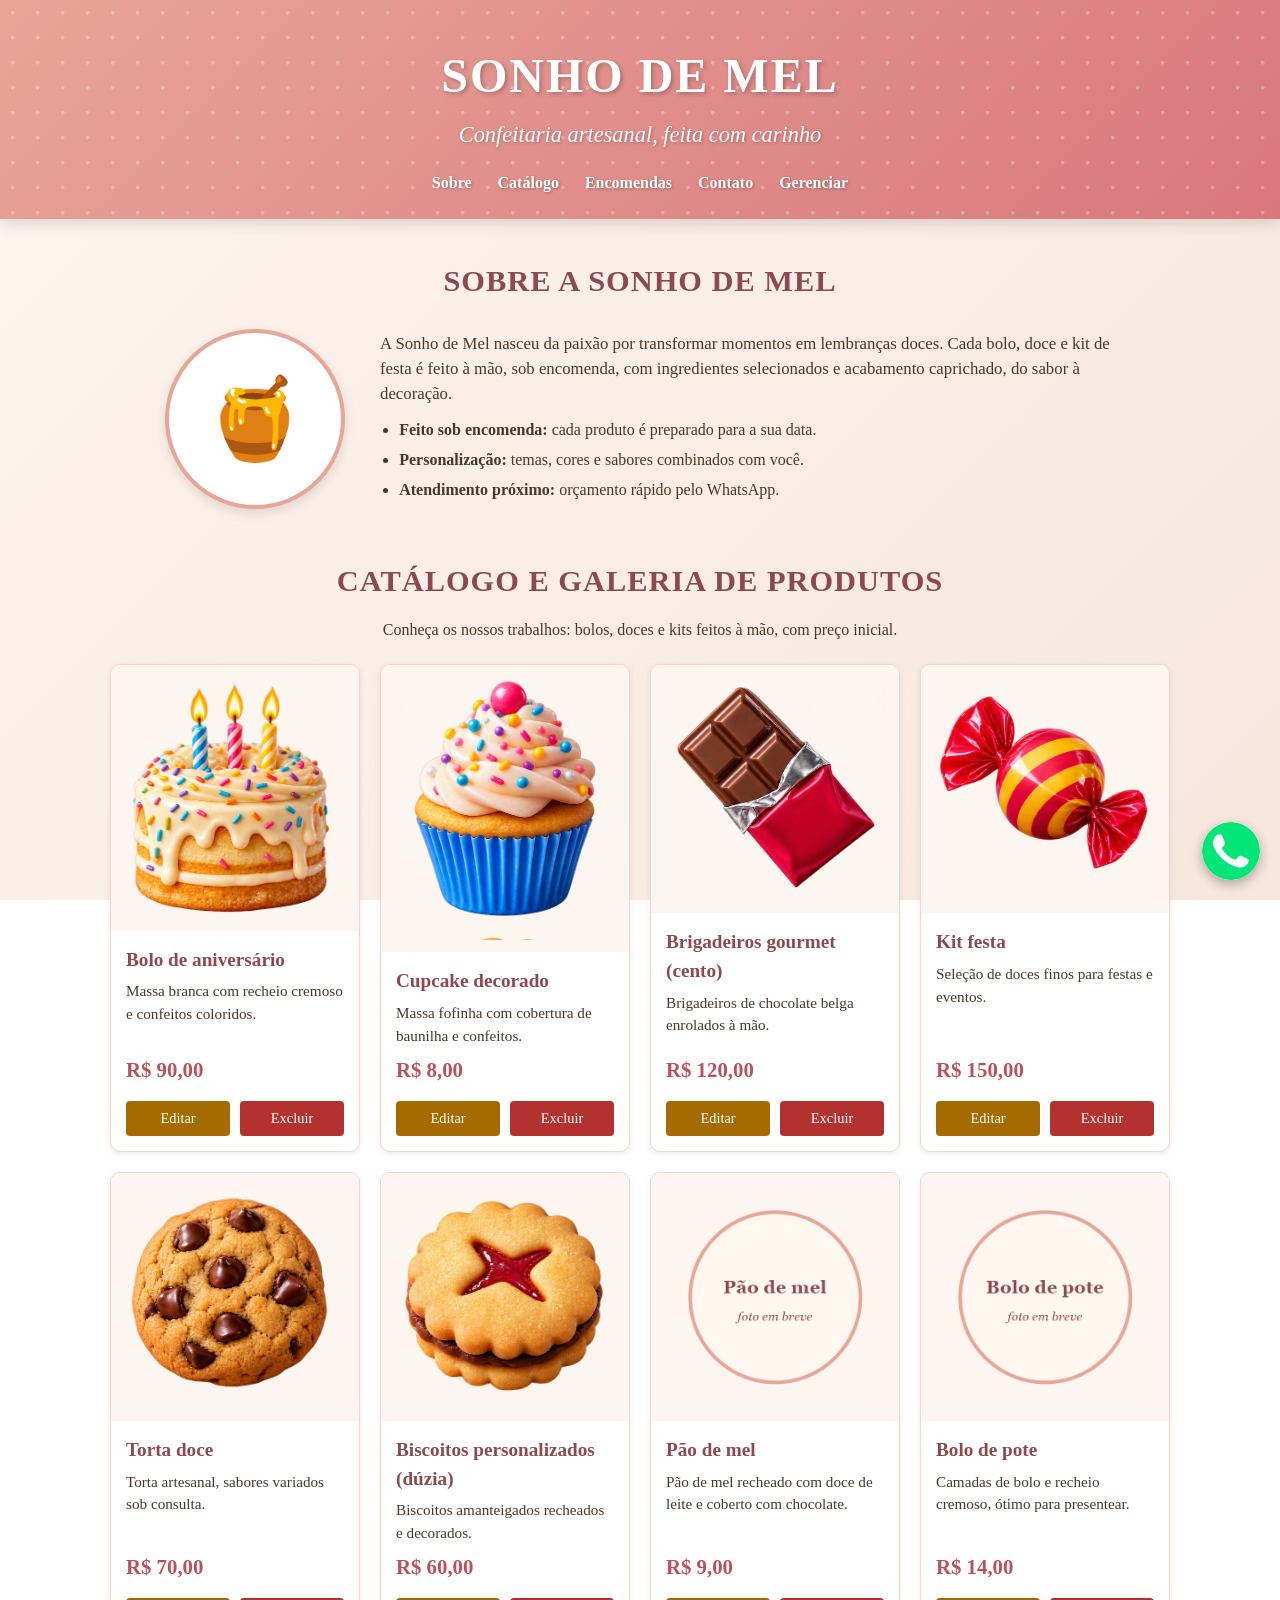
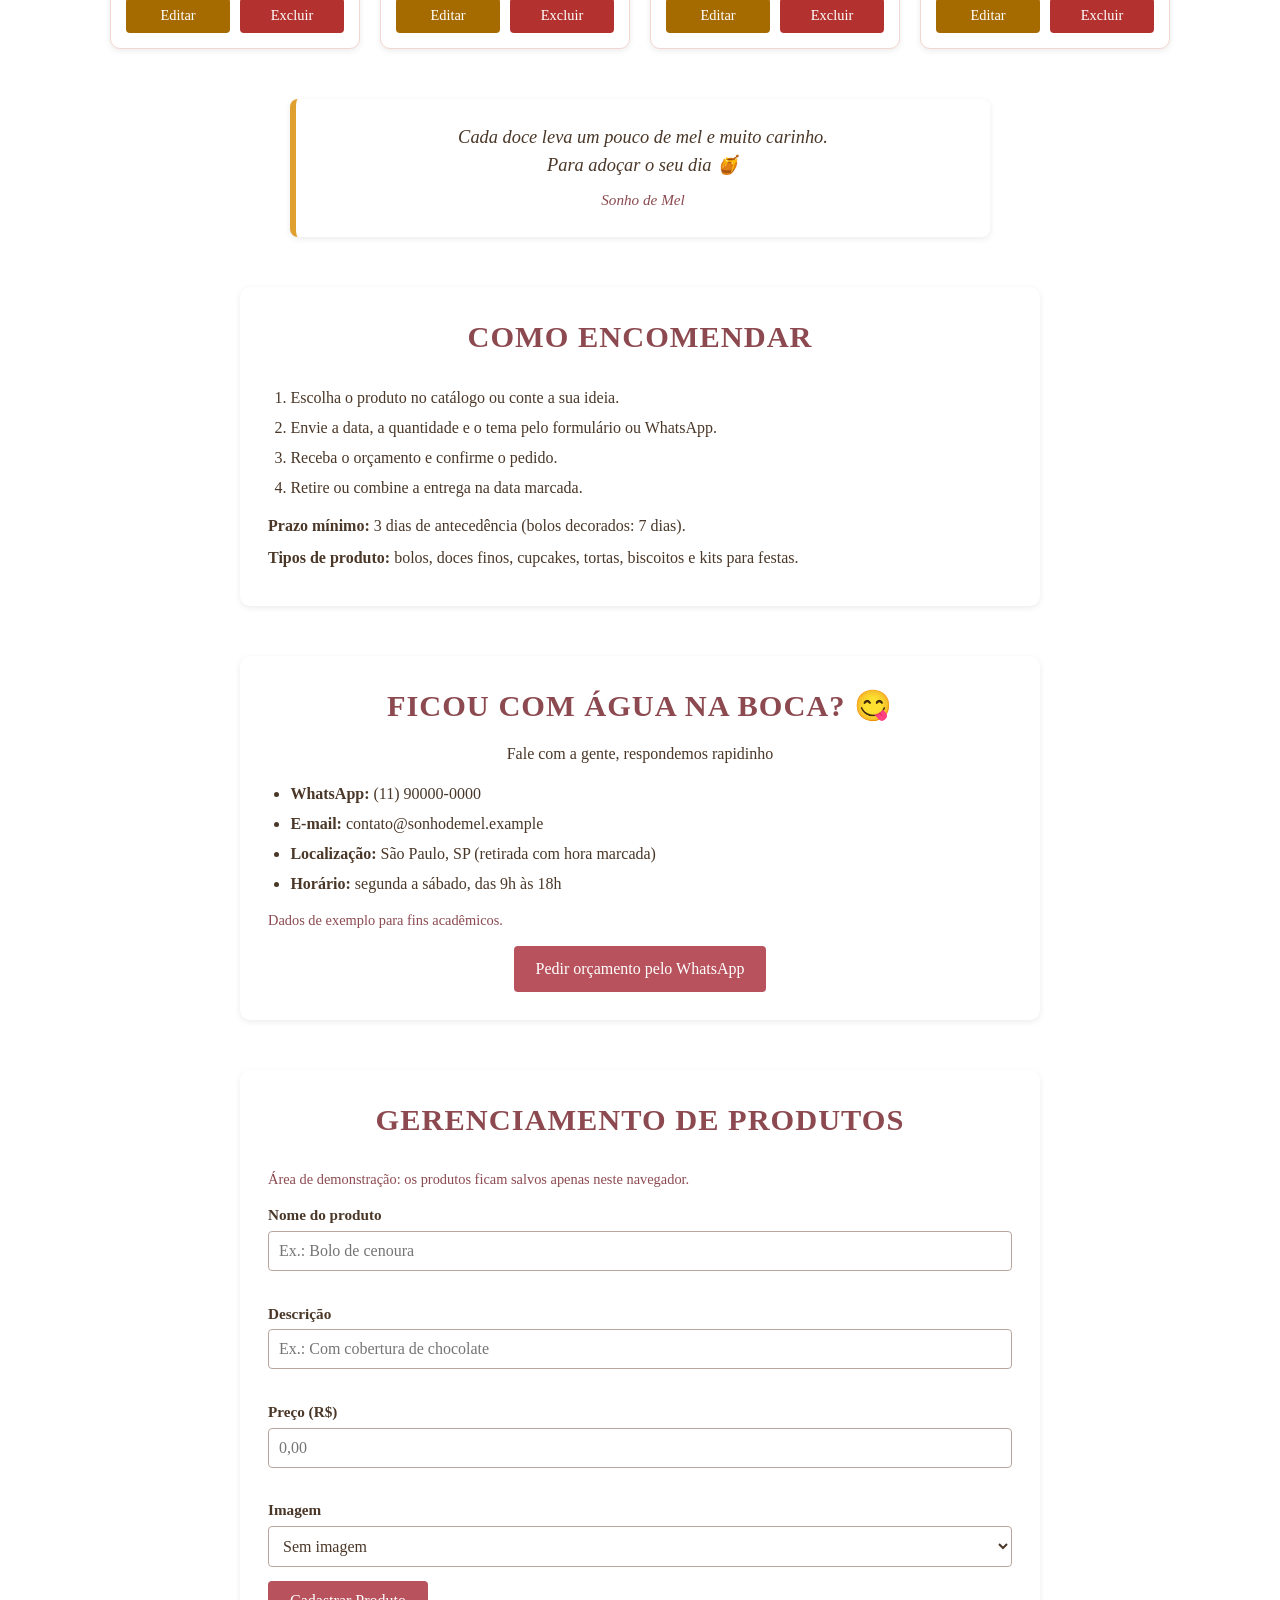
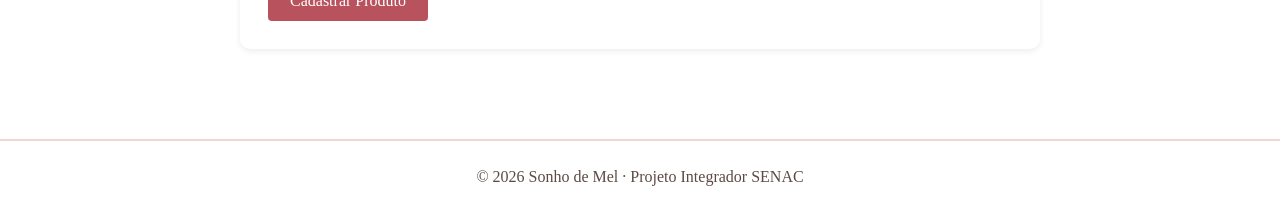
==== commit 181737d5: "refactor: une catálogo e galeria em uma única seção - index.html/style.css: remove a galeria separad" ====
--- a/site/index.html
+++ b/site/index.html
@@ -15,7 +15,6 @@
             <ul>
                 <li><a href="#sobre">Sobre</a></li>
                 <li><a href="#catalogo-section">Catálogo</a></li>
-                <li><a href="#galeria">Galeria</a></li>
                 <li><a href="#encomendas">Encomendas</a></li>
                 <li><a href="#contato">Contato</a></li>
                 <li><a href="#admin-section">Gerenciar</a></li>
@@ -42,23 +41,9 @@
 
         <!-- Catálogo (vem do gerenciamento) -->
         <section id="catalogo-section" class="produtos">
-            <h2 class="section-title">Catálogo de Produtos</h2>
+            <h2 class="section-title">Catálogo e Galeria de Produtos</h2>
+            <p class="catalogo-intro">Conheça os nossos trabalhos: bolos, doces e kits feitos à mão, com preço inicial.</p>
             <div id="produtos-container" class="grid-produtos"></div>
-        </section>
-
-        <!-- Galeria -->
-        <section id="galeria" class="galeria">
-            <h2 class="section-title">Galeria de Produtos</h2>
-            <div class="grid-galeria">
-                <figure><img src="img/bolo.png" alt="Bolo de aniversário com velas e confeitos" loading="lazy"><figcaption>Bolo de aniversário</figcaption></figure>
-                <figure><img src="img/cupcake.png" alt="Cupcake decorado com confeitos" loading="lazy"><figcaption>Cupcake decorado</figcaption></figure>
-                <figure><img src="img/brigadeiro.png" alt="Brigadeiros gourmet" loading="lazy"><figcaption>Brigadeiros gourmet</figcaption></figure>
-                <figure><img src="img/kit-festa.png" alt="Doces para kit festa" loading="lazy"><figcaption>Kit festa</figcaption></figure>
-                <figure><img src="img/torta.png" alt="Torta doce" loading="lazy"><figcaption>Torta doce</figcaption></figure>
-                <figure><img src="img/biscoito.png" alt="Biscoitos personalizados" loading="lazy"><figcaption>Biscoitos personalizados</figcaption></figure>
-                <figure><img src="img/pao-de-mel.png" alt="Pão de mel" loading="lazy"><figcaption>Pão de mel</figcaption></figure>
-                <figure><img src="img/bolo-de-pote.png" alt="Bolo de pote" loading="lazy"><figcaption>Bolo de pote</figcaption></figure>
-            </div>
         </section>
 
         <blockquote class="depoimento">
--- a/site/style.css
+++ b/site/style.css
@@ -137,7 +137,8 @@
 .sobre-detalhes { padding-left: 1.2rem; }
 .sobre-detalhes li { margin-bottom: 6px; }
 
-/* Catálogo */
+/* Catálogo e galeria */
+.catalogo-intro { text-align: center; margin: -12px 0 22px; }
 .grid-produtos {
     display: grid;
     grid-template-columns: repeat(4, 1fr);
@@ -203,31 +204,6 @@
 .acoes button:hover { filter: brightness(0.9); }
 
 .vazio { text-align: center; grid-column: 1 / -1; }
-
-/* Galeria */
-.grid-galeria {
-    display: grid;
-    grid-template-columns: repeat(4, 1fr);
-    gap: 15px;
-}
-
-.grid-galeria figure {
-    background: #fff;
-    border: 1px solid var(--borda);
-    border-radius: 10px;
-    padding: 10px;
-    text-align: center;
-}
-
-.grid-galeria img {
-    width: 100%;
-    aspect-ratio: 1 / 1;
-    object-fit: contain;
-    background: var(--creme);
-    border-radius: 6px;
-}
-
-.grid-galeria figcaption { margin-top: 8px; font-size: 0.95rem; }
 
 /* Depoimento */
 .depoimento {
@@ -356,13 +332,11 @@
 .toast.erro-toast { background: #8f2522; }
 
 @media (max-width: 960px) {
-    .grid-produtos,
-    .grid-galeria { grid-template-columns: repeat(2, 1fr); }
+    .grid-produtos { grid-template-columns: repeat(2, 1fr); }
 }
 
 @media (max-width: 560px) {
-    .grid-produtos,
-    .grid-galeria { grid-template-columns: 1fr; }
+    .grid-produtos { grid-template-columns: 1fr; }
 }
 
 .contato-acao { text-align: center; margin-top: 8px; }
